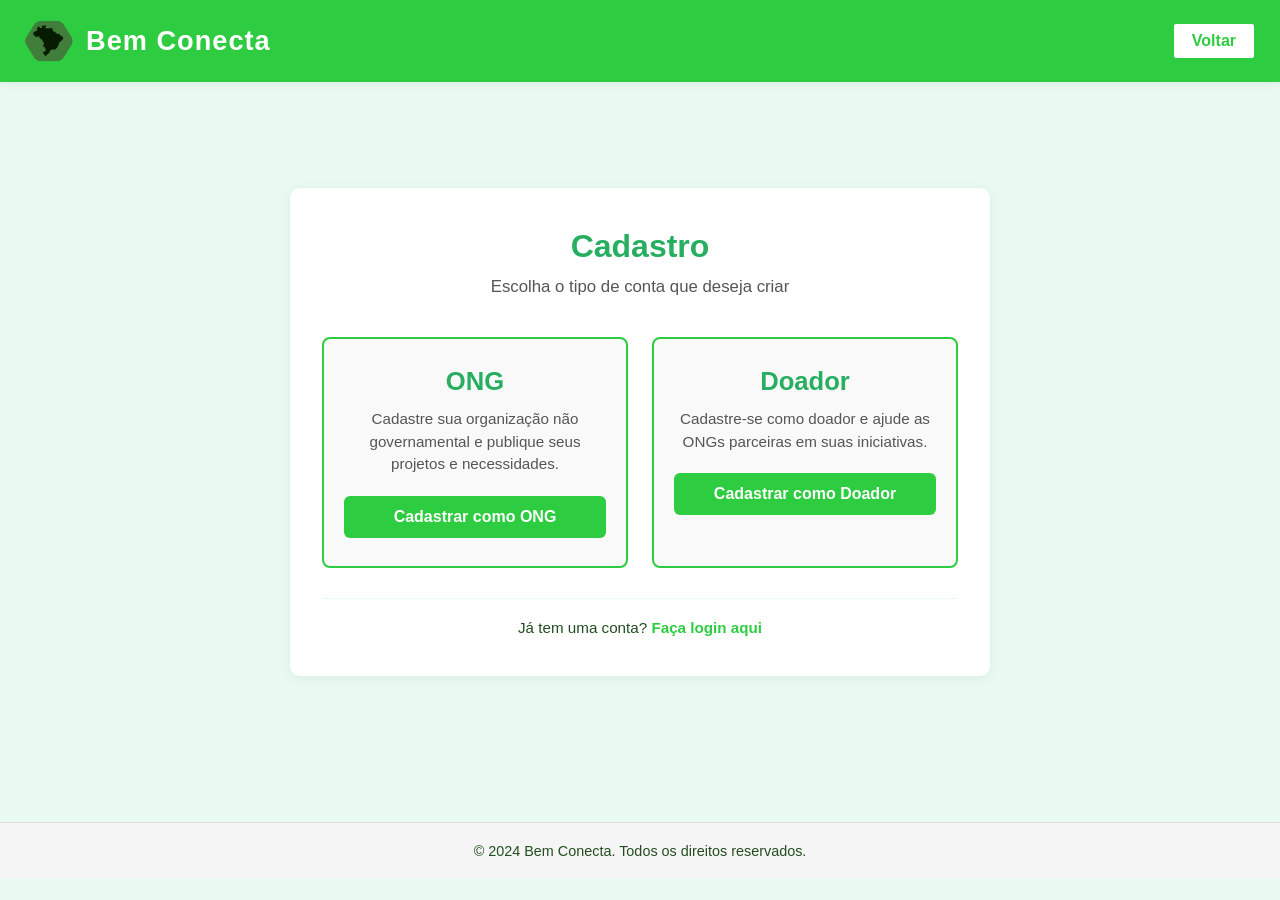
==== html/cadastro.html @ 361aae6b "Implementation of the login and registration page" ====
<!DOCTYPE html>
<html lang="pt-BR">
<head>
    <meta charset="UTF-8">
    <meta name="viewport" content="width=device-width, initial-scale=1.0">
    <title>Cadastro - Bem Conecta</title>
    <link rel="stylesheet" href="../css/cadastro.css">
</head>
<body>
    <header>
        <div class="logo-section">
            <img src="../img/Logo_Bem_Conecta2.png" alt="Logo Bem Conecta">
            <span>Bem Conecta</span>
        </div>
        <div class="nav-links">
            <a href="../index.html">Voltar</a>
        </div>
    </header>

    <main class="cadastro-container">
        <div class="cadastro-card">
            <h1>Cadastro</h1>
            <p class="subtitle">Escolha o tipo de conta que deseja criar</p>

            <div class="options-container">
                <div class="option-card">
                    <h2>ONG</h2>
                    <p>Cadastre sua organização não governamental e publique seus projetos e necessidades.</p>
                    <a href="cadastroONG.html" class="option-btn btn-ong">Cadastrar como ONG</a>
                </div>

                <div class="option-card">
                    <h2>Doador</h2>
                    <p>Cadastre-se como doador e ajude as ONGs parceiras em suas iniciativas.</p>
                    <a href="cadastroDoador.html" class="option-btn btn-doador">Cadastrar como Doador</a>
                </div>
            </div>

            <div class="login-section">
                <p>Já tem uma conta? <a href="login.html">Faça login aqui</a></p>
            </div>
        </div>
    </main>

    <footer>
        <p>&copy; 2024 Bem Conecta. Todos os direitos reservados.</p>
    </footer>
</body>
</html>
---- css/cadastro.css ----
/* ===== Global Styles ===== */
* {
    box-sizing: border-box;
}

body {
    font-family: Arial, Helvetica, sans-serif;
    background-color: #eafaf1;
    margin: 0;
    padding: 0;
    color: #234d20;
}

/* ===== Header ===== */
header {
    background-color: #2ecc40;
    color: #fff;
    padding: 16px 0;
    display: flex;
    justify-content: space-between;
    align-items: center;
    box-shadow: 0 2px 8px rgba(34, 77, 32, 0.08);
}

header > div {
    display: flex;
    align-items: center;
    margin: 0 24px;
}

.logo-section {
    display: flex;
    align-items: center;
    gap: 12px;
}

.logo-section img {
    height: 50px;
}

.logo-section span {
    font-size: 1.7em;
    font-weight: bold;
    letter-spacing: 1px;
    color: #fff;
}

.nav-links a {
    text-decoration: none;
    color: #2ecc40;
    background: #fff;
    border: 2px solid #2ecc40;
    border-radius: 4px;
    padding: 8px 18px;
    font-weight: bold;
    transition: background 0.2s, color 0.2s;
}

.nav-links a:hover {
    background: #27ae60;
    color: #fff;
    border-color: #27ae60;
}

/* ===== Main Container ===== */
main.cadastro-container {
    display: flex;
    justify-content: center;
    align-items: center;
    min-height: calc(100vh - 200px);
    padding: 40px 20px;
}

.cadastro-card {
    background: #fff;
    border-radius: 10px;
    box-shadow: 0 2px 12px rgba(34, 77, 32, 0.07);
    padding: 40px 32px;
    width: 100%;
    max-width: 700px;
}

.cadastro-card h1 {
    color: #27ae60;
    text-align: center;
    margin: 0 0 12px 0;
    font-size: 2em;
}

.subtitle {
    text-align: center;
    color: #555;
    margin: 0 0 40px 0;
    font-size: 1.05em;
}

/* ===== Options Container ===== */
.options-container {
    display: grid;
    grid-template-columns: 1fr 1fr;
    gap: 24px;
    margin-bottom: 30px;
}

.option-card {
    background: #f9f9f9;
    border: 2px solid #2ecc40;
    border-radius: 8px;
    padding: 28px 20px;
    display: flex;
    flex-direction: column;
    align-items: center;
    text-align: center;
    transition: transform 0.2s, box-shadow 0.2s;
}

.option-card:hover {
    transform: translateY(-4px);
    box-shadow: 0 6px 16px rgba(46, 204, 64, 0.15);
}

.option-card h2 {
    color: #27ae60;
    margin: 0 0 12px 0;
    font-size: 1.6em;
}

.option-card p {
    color: #555;
    margin: 0 0 20px 0;
    font-size: 0.95em;
    line-height: 1.5;
}

/* ===== Option Buttons ===== */
.option-btn {
    display: inline-block;
    text-decoration: none;
    border: none;
    border-radius: 6px;
    padding: 12px 20px;
    font-size: 1em;
    font-weight: bold;
    cursor: pointer;
    transition: background-color 0.2s, transform 0.1s;
    width: 100%;
}

.btn-ong {
    background-color: #2ecc40;
    color: #fff;
}

.btn-ong:hover {
    background-color: #27ae60;
    transform: scale(1.02);
}

.btn-doador {
    background-color: #2ecc40;
    color: #fff;
}

.btn-doador:hover {
    background-color: #27ae60;
    transform: scale(1.02);
}

/* ===== Login Section ===== */
.login-section {
    text-align: center;
    padding-top: 20px;
    border-top: 1px solid #eafaf1;
    color: #234d20;
}

.login-section p {
    margin: 0;
    font-size: 0.95em;
}

.login-section a {
    color: #2ecc40;
    text-decoration: none;
    font-weight: bold;
    transition: color 0.2s;
}

.login-section a:hover {
    color: #27ae60;
    text-decoration: underline;
}

/* ===== Footer ===== */
footer {
    background-color: #f5f5f5;
    text-align: center;
    padding: 20px;
    color: #234d20;
    font-size: 0.9em;
    border-top: 1px solid #ddd;
    margin-top: 40px;
}

footer p {
    margin: 0;
}

/* ===== Responsiveness ===== */
@media (max-width: 768px) {
    header {
        flex-wrap: wrap;
        padding: 12px 0;
    }

    header > div {
        margin: 8px 12px;
    }

    .logo-section span {
        font-size: 1.5em;
    }

    .cadastro-card {
        padding: 28px 20px;
    }

    .cadastro-card h1 {
        font-size: 1.6em;
        margin-bottom: 8px;
    }

    .subtitle {
        font-size: 0.95em;
        margin-bottom: 28px;
    }

    .options-container {
        grid-template-columns: 1fr;
        gap: 16px;
    }

    .option-card {
        padding: 20px 16px;
    }

    .option-card h2 {
        font-size: 1.4em;
    }
}
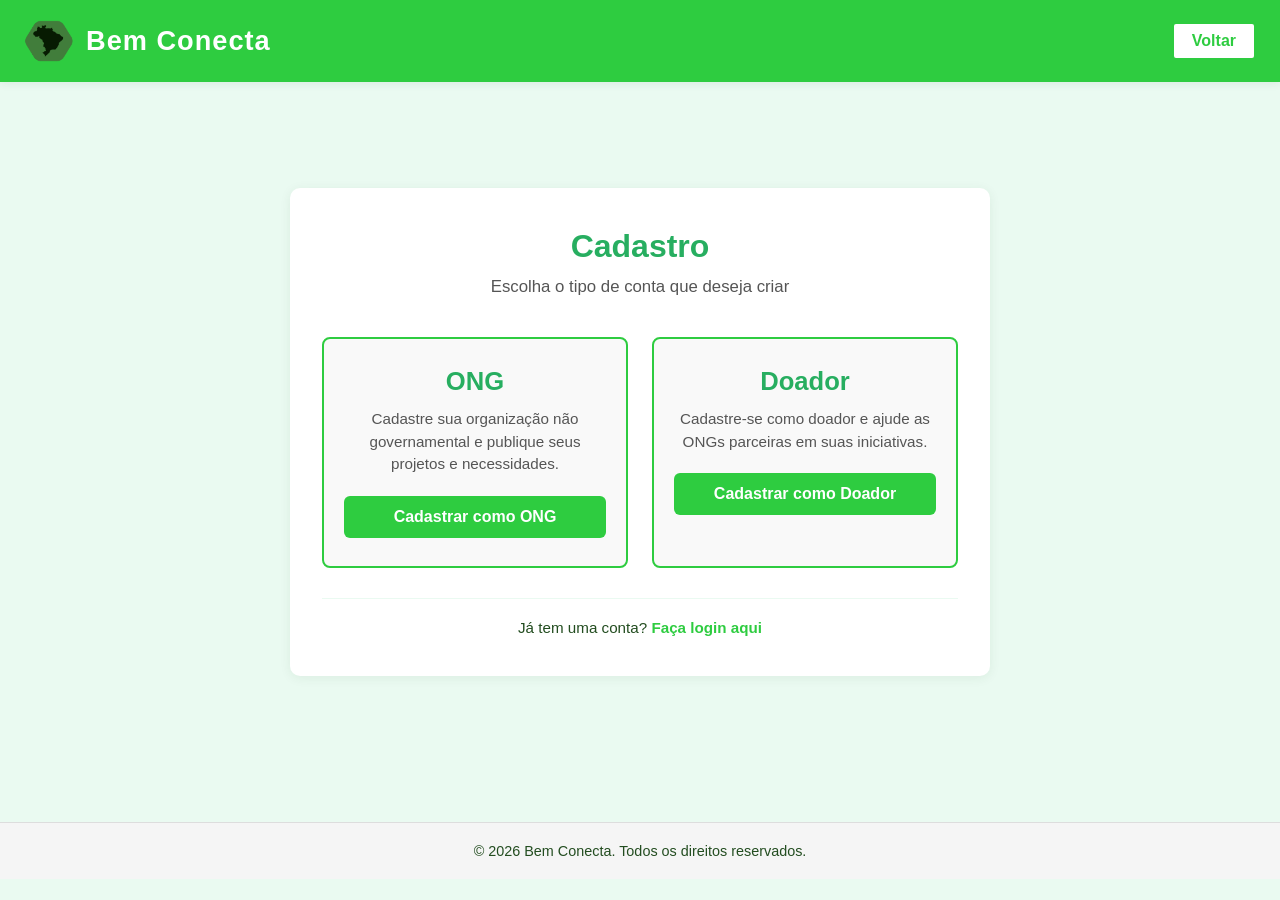
==== commit 85b04e8f: "aesthetic improvements to the login page" ====
--- a/html/cadastro.html
+++ b/html/cadastro.html
@@ -43,7 +43,7 @@
     </main>
 
     <footer>
-        <p>&copy; 2024 Bem Conecta. Todos os direitos reservados.</p>
+        <p>&copy; 2026 Bem Conecta. Todos os direitos reservados.</p>
     </footer>
 </body>
 </html>
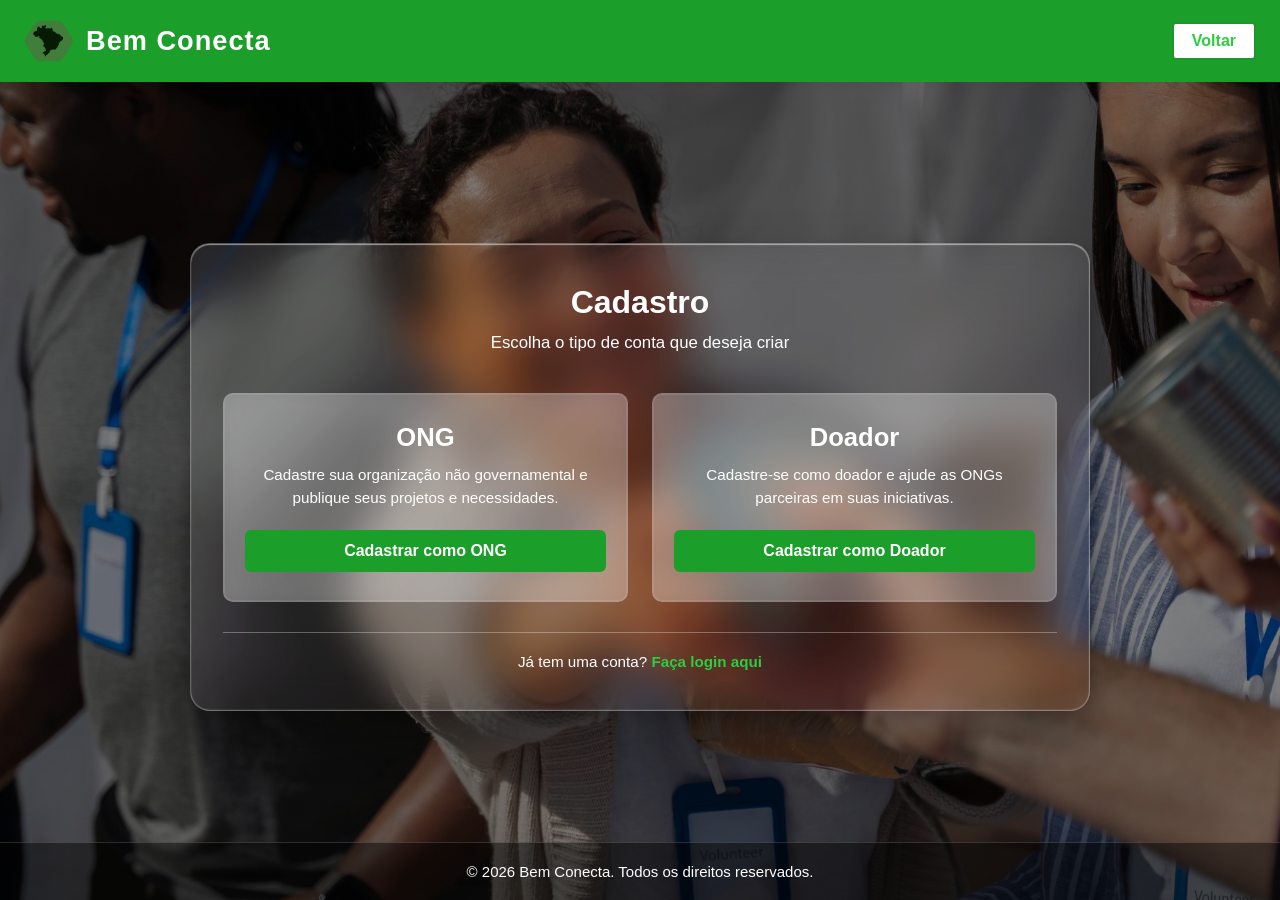
==== commit 9c5274de: "mudancaDeVisualEResponsibilidadeDoSistema" ====
--- a/html/cadastro.html
+++ b/html/cadastro.html
@@ -9,7 +9,7 @@
 <body>
     <header>
         <div class="logo-section">
-            <img src="../img/Logo_Bem_Conecta2.png" alt="Logo Bem Conecta">
+            <img src="../img/Logo_Bem_Conecta2.webp" alt="Logo Bem Conecta" loading="lazy">
             <span>Bem Conecta</span>
         </div>
         <div class="nav-links">
--- a/css/cadastro.css
+++ b/css/cadastro.css
@@ -1,25 +1,31 @@
-/* ===== Global Styles ===== */
 * {
     box-sizing: border-box;
 }
 
 body {
     font-family: Arial, Helvetica, sans-serif;
-    background-color: #eafaf1;
+    background: transparent;
+    background-image: linear-gradient(rgba(0,0,0,0.5), rgba(0,0,0,0.5)), url("../img/jpg/voluntarios.jpg");
+    background-size: cover;
+    background-position: center;
+    background-repeat: no-repeat;
+
+    min-height: 100vh;
     margin: 0;
     padding: 0;
-    color: #234d20;
-}
-
-/* ===== Header ===== */
+
+    display: flex;
+    flex-direction: column;
+}
+
 header {
-    background-color: #2ecc40;
-    color: #fff;
+    background-color: #1b9e2a;
+    color: white;
     padding: 16px 0;
     display: flex;
     justify-content: space-between;
     align-items: center;
-    box-shadow: 0 2px 8px rgba(34, 77, 32, 0.08);
+    box-shadow: 0 2px 8px rgba(34,77,32,0.08);
 }
 
 header > div {
@@ -39,49 +45,81 @@
 }
 
 .logo-section span {
+    color: white;
     font-size: 1.7em;
     font-weight: bold;
     letter-spacing: 1px;
-    color: #fff;
 }
 
 .nav-links a {
     text-decoration: none;
     color: #2ecc40;
-    background: #fff;
-    border: 2px solid #2ecc40;
+    background: white;
+    border: 2px solid #1d962c;
     border-radius: 4px;
     padding: 8px 18px;
     font-weight: bold;
-    transition: background 0.2s, color 0.2s;
+    transition: .2s;
 }
 
 .nav-links a:hover {
     background: #27ae60;
-    color: #fff;
+    color: white;
     border-color: #27ae60;
 }
 
-/* ===== Main Container ===== */
 main.cadastro-container {
     display: flex;
     justify-content: center;
     align-items: center;
     min-height: calc(100vh - 200px);
     padding: 40px 20px;
+    flex: 1;
 }
 
 .cadastro-card {
-    background: #fff;
-    border-radius: 10px;
-    box-shadow: 0 2px 12px rgba(34, 77, 32, 0.07);
+    position: relative;
+    overflow: hidden;
+
+    width: 900px;
+    max-width: calc(100% - 40px);
+    min-height: 400px;
+
+    margin: 30px auto 0;
     padding: 40px 32px;
-    width: 100%;
-    max-width: 700px;
+
+    background:
+        linear-gradient(
+            135deg,
+            rgba(255, 255, 255, 0.12),
+            rgba(255, 255, 255, 0.05) 45%,
+            rgba(255, 255, 255, 0.02)
+        );
+
+    backdrop-filter:
+        blur(20px)
+        saturate(180%)
+        brightness(110%);
+
+    -webkit-backdrop-filter:
+        blur(20px)
+        saturate(180%)
+        brightness(110%);
+
+    border: 1px solid rgba(255, 255, 255, 0.28);
+    border-radius: 20px;
+
+    box-shadow:
+        0 20px 50px rgba(0, 0, 0, 0.25),
+        0 5px 15px rgba(0, 0, 0, 0.12),
+        inset 0 1px 1px rgba(255, 255, 255, 0.5),
+        inset 0 -1px 1px rgba(255, 255, 255, 0.08);
+
+    color: #fff;
 }
 
 .cadastro-card h1 {
-    color: #27ae60;
+    color: white;
     text-align: center;
     margin: 0 0 12px 0;
     font-size: 2em;
@@ -89,12 +127,15 @@
 
 .subtitle {
     text-align: center;
-    color: #555;
+    color: white;
     margin: 0 0 40px 0;
     font-size: 1.05em;
 }
 
-/* ===== Options Container ===== */
+/* =========================================
+   ÁREA DE OPÇÕES
+========================================= */
+
 .options-container {
     display: grid;
     grid-template-columns: 1fr 1fr;
@@ -103,110 +144,115 @@
 }
 
 .option-card {
-    background: #f9f9f9;
-    border: 2px solid #2ecc40;
-    border-radius: 8px;
+    background: rgba(253, 253, 253, 0.3);
+    border: 2px solid rgba(255,255,255,0.09);
+    border-radius: 10px;
     padding: 28px 20px;
     display: flex;
     flex-direction: column;
     align-items: center;
     text-align: center;
-    transition: transform 0.2s, box-shadow 0.2s;
+    justify-content: space-between; /* Garante que os elementos fiquem espaçados */
+    height: 100%; /* Garante que todos os cards tenham a mesma altura */
+    backdrop-filter: blur(8px);
+    -webkit-backdrop-filter: blur(8px);
+    transition: transform .2s, box-shadow .2s;
 }
 
 .option-card:hover {
     transform: translateY(-4px);
-    box-shadow: 0 6px 16px rgba(46, 204, 64, 0.15);
+    box-shadow: 0 6px 16px rgba(46,204,64,0.20);
 }
 
 .option-card h2 {
-    color: #27ae60;
+    color: white;
     margin: 0 0 12px 0;
     font-size: 1.6em;
 }
 
 .option-card p {
-    color: #555;
+    color: white;
     margin: 0 0 20px 0;
-    font-size: 0.95em;
+    font-size: .95em;
     line-height: 1.5;
 }
 
-/* ===== Option Buttons ===== */
+/* =========================================
+   BOTÕES
+========================================= */
+
 .option-btn {
-    display: inline-block;
-    text-decoration: none;
+    margin-top: auto; /* Empurra o botão para o final da div */
+    width: 100%; /* Mantém o botão com largura total */
+    padding: 12px 20px;
     border: none;
     border-radius: 6px;
-    padding: 12px 20px;
+    text-decoration: none;
+    text-align: center;
     font-size: 1em;
     font-weight: bold;
     cursor: pointer;
-    transition: background-color 0.2s, transform 0.1s;
-    width: 100%;
+    transition: background-color .2s, transform .1s;
 }
 
 .btn-ong {
+    background-color: #1b9e2a;
+    color: white;
+}
+
+.btn-doador {
+    background-color: #1b9e2a;
+    color: white;
+}
+
+.btn-ong:hover, .btn-doador:hover {
     background-color: #2ecc40;
-    color: #fff;
-}
-
-.btn-ong:hover {
-    background-color: #27ae60;
     transform: scale(1.02);
 }
 
-.btn-doador {
-    background-color: #2ecc40;
-    color: #fff;
-}
-
-.btn-doador:hover {
-    background-color: #27ae60;
-    transform: scale(1.02);
-}
-
-/* ===== Login Section ===== */
+/* =========================================
+   LOGIN
+========================================= */
+
 .login-section {
     text-align: center;
     padding-top: 20px;
-    border-top: 1px solid #eafaf1;
-    color: #234d20;
+    margin-top: 20px;
+    border-top: 1px solid rgba(255,255,255,0.30);
+    color: white;
 }
 
 .login-section p {
     margin: 0;
-    font-size: 0.95em;
+    font-size: .95em;
 }
 
 .login-section a {
     color: #2ecc40;
     text-decoration: none;
     font-weight: bold;
-    transition: color 0.2s;
+    transition: .2s;
 }
 
 .login-section a:hover {
-    color: #27ae60;
+    color: white;
     text-decoration: underline;
 }
 
-/* ===== Footer ===== */
 footer {
-    background-color: #f5f5f5;
-    text-align: center;
+    width: 100%;
     padding: 20px;
-    color: #234d20;
-    font-size: 0.9em;
-    border-top: 1px solid #ddd;
-    margin-top: 40px;
+    background: rgba(0, 0, 0, 0.45);
+    color: white;
+    text-align: center;
+    border-top: 1px solid rgba(255, 255, 255, 0.15);
 }
 
 footer p {
     margin: 0;
-}
-
-/* ===== Responsiveness ===== */
+    font-size: 15px;
+}
+
 @media (max-width: 768px) {
     header {
         flex-wrap: wrap;
@@ -221,17 +267,20 @@
         font-size: 1.5em;
     }
 
+    main.cadastro-container {
+        padding: 25px 15px;
+    }
+
     .cadastro-card {
         padding: 28px 20px;
     }
 
     .cadastro-card h1 {
         font-size: 1.6em;
-        margin-bottom: 8px;
     }
 
     .subtitle {
-        font-size: 0.95em;
+        font-size: .95em;
         margin-bottom: 28px;
     }
 
@@ -241,10 +290,41 @@
     }
 
     .option-card {
-        padding: 20px 16px;
+        padding: 22px 16px;
     }
 
     .option-card h2 {
         font-size: 1.4em;
     }
+}
+
+@media (max-width: 480px) {
+    header {
+        justify-content: center;
+        text-align: center;
+    }
+
+    .logo-section {
+        justify-content: center;
+    }
+
+    .logo-section img {
+        height: 40px;
+    }
+
+    .logo-section span {
+        font-size: 1.3em;
+    }
+
+    .nav-links a {
+        padding: 7px 14px;
+    }
+
+    .cadastro-card {
+        border-radius: 10px;
+    }
+
+    .option-btn {
+        padding: 10px;
+    }
 }
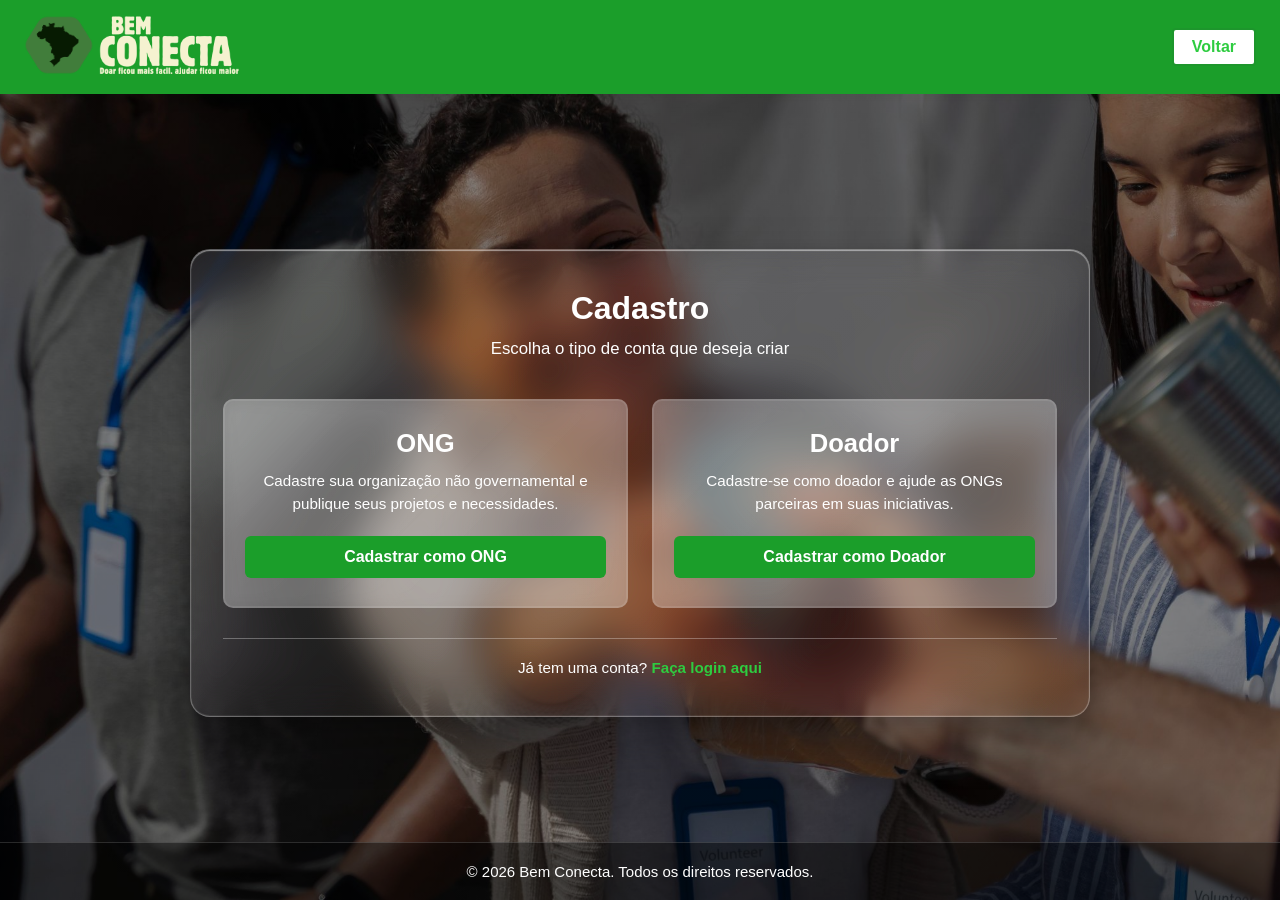
==== commit a843811a: "Troca do nome das imagens e alterações nas logos do header" ====
--- a/html/cadastro.html
+++ b/html/cadastro.html
@@ -8,10 +8,14 @@
 </head>
 <body>
     <header>
-        <div class="logo-section">
-            <img src="../img/Logo_Bem_Conecta2.webp" alt="Logo Bem Conecta" loading="lazy">
-            <span>Bem Conecta</span>
+        <div class="logos">
+        <div class="logo-foto">
+            <img src="../img/logo/logo.webp" loading="lazy">
         </div>
+        <div class="logo-escrita">
+            <img src="../img/logo/escrita.png" loading="lazy">
+        </div>
+    </div>
         <div class="nav-links">
             <a href="../index.html">Voltar</a>
         </div>
--- a/css/cadastro.css
+++ b/css/cadastro.css
@@ -21,7 +21,7 @@
 header {
     background-color: #1b9e2a;
     color: white;
-    padding: 16px 0;
+    padding: 10px 0;
     display: flex;
     justify-content: space-between;
     align-items: center;
@@ -34,14 +34,18 @@
     margin: 0 24px;
 }
 
-.logo-section {
-    display: flex;
-    align-items: center;
-    gap: 12px;
-}
-
-.logo-section img {
-    height: 50px;
+.logos {
+    display: flex;
+    align-items: center;
+    gap: 5px;
+}
+
+.logo-foto img {
+    width: 70px;
+}
+
+.logo-escrita img{
+    width: 140px;
 }
 
 .logo-section span {
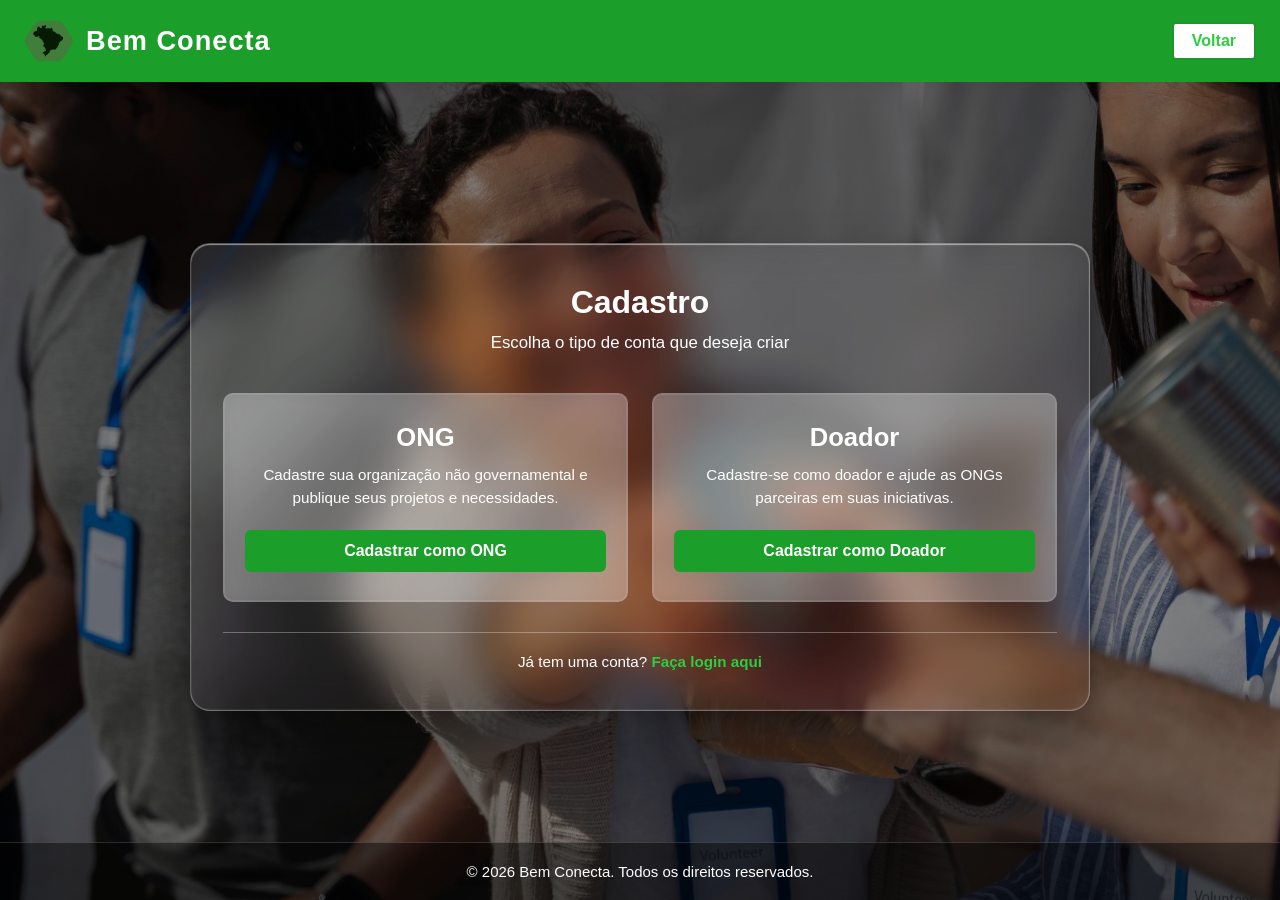
==== commit f53e2f1d: "Merge branch 'main' into metodoDeEntrada" ====
--- a/html/cadastro.html
+++ b/html/cadastro.html
@@ -8,14 +8,10 @@
 </head>
 <body>
     <header>
-        <div class="logos">
-        <div class="logo-foto">
-            <img src="../img/logo/logo.webp" loading="lazy">
+        <div class="logo-section">
+            <img src="../img/Logo_Bem_Conecta2.webp" alt="Logo Bem Conecta" loading="lazy">
+            <span>Bem Conecta</span>
         </div>
-        <div class="logo-escrita">
-            <img src="../img/logo/escrita.png" loading="lazy">
-        </div>
-    </div>
         <div class="nav-links">
             <a href="../index.html">Voltar</a>
         </div>
--- a/css/cadastro.css
+++ b/css/cadastro.css
@@ -21,7 +21,7 @@
 header {
     background-color: #1b9e2a;
     color: white;
-    padding: 10px 0;
+    padding: 16px 0;
     display: flex;
     justify-content: space-between;
     align-items: center;
@@ -34,18 +34,14 @@
     margin: 0 24px;
 }
 
-.logos {
-    display: flex;
-    align-items: center;
-    gap: 5px;
-}
-
-.logo-foto img {
-    width: 70px;
-}
-
-.logo-escrita img{
-    width: 140px;
+.logo-section {
+    display: flex;
+    align-items: center;
+    gap: 12px;
+}
+
+.logo-section img {
+    height: 50px;
 }
 
 .logo-section span {
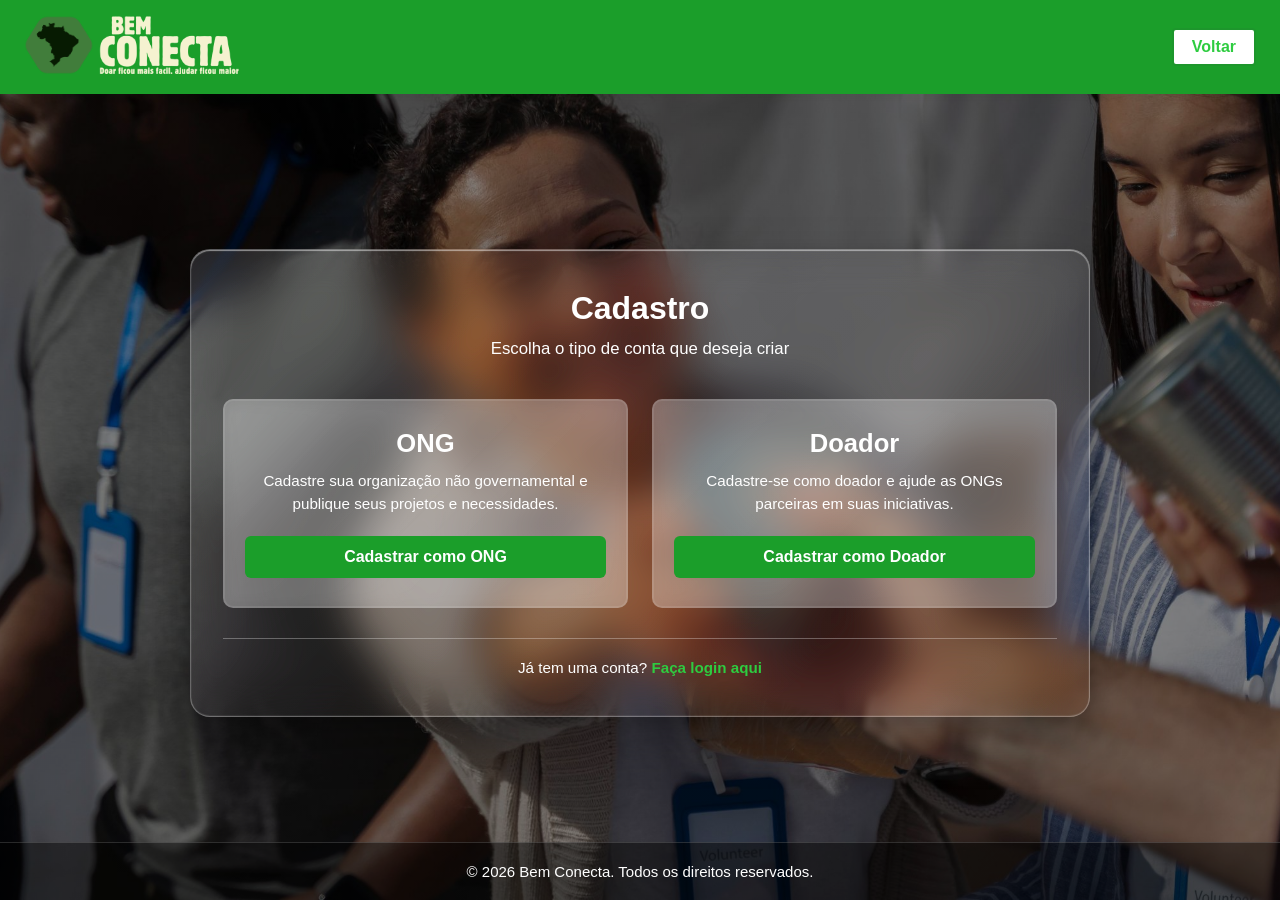
==== commit 18de90b1: "Merge branch 'inicialPage'" ====
--- a/html/cadastro.html
+++ b/html/cadastro.html
@@ -8,10 +8,14 @@
 </head>
 <body>
     <header>
-        <div class="logo-section">
-            <img src="../img/Logo_Bem_Conecta2.webp" alt="Logo Bem Conecta" loading="lazy">
-            <span>Bem Conecta</span>
+        <div class="logos">
+        <div class="logo-foto">
+            <img src="../img/logo/logo.webp" loading="lazy">
         </div>
+        <div class="logo-escrita">
+            <img src="../img/logo/escrita.png" loading="lazy">
+        </div>
+    </div>
         <div class="nav-links">
             <a href="../index.html">Voltar</a>
         </div>
--- a/css/cadastro.css
+++ b/css/cadastro.css
@@ -21,7 +21,7 @@
 header {
     background-color: #1b9e2a;
     color: white;
-    padding: 16px 0;
+    padding: 10px 0;
     display: flex;
     justify-content: space-between;
     align-items: center;
@@ -34,14 +34,18 @@
     margin: 0 24px;
 }
 
-.logo-section {
-    display: flex;
-    align-items: center;
-    gap: 12px;
-}
-
-.logo-section img {
-    height: 50px;
+.logos {
+    display: flex;
+    align-items: center;
+    gap: 5px;
+}
+
+.logo-foto img {
+    width: 70px;
+}
+
+.logo-escrita img{
+    width: 140px;
 }
 
 .logo-section span {
